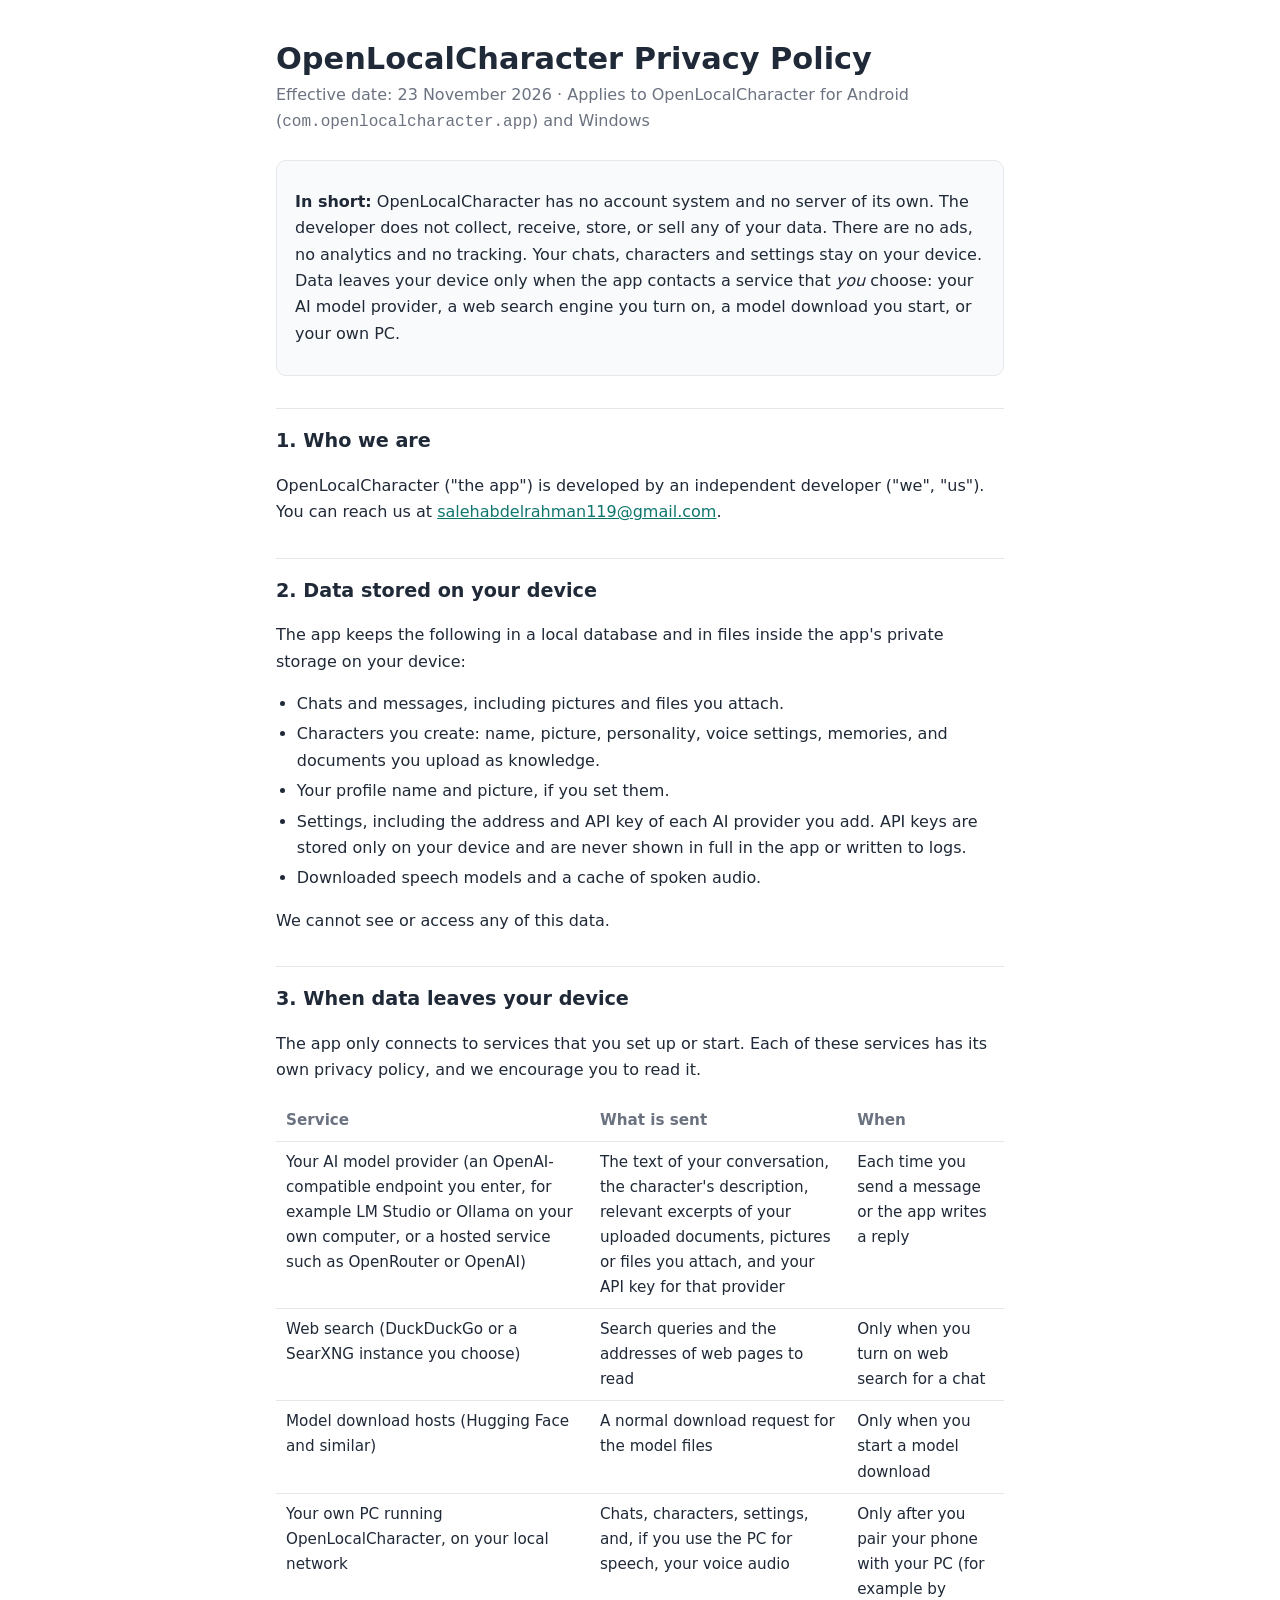
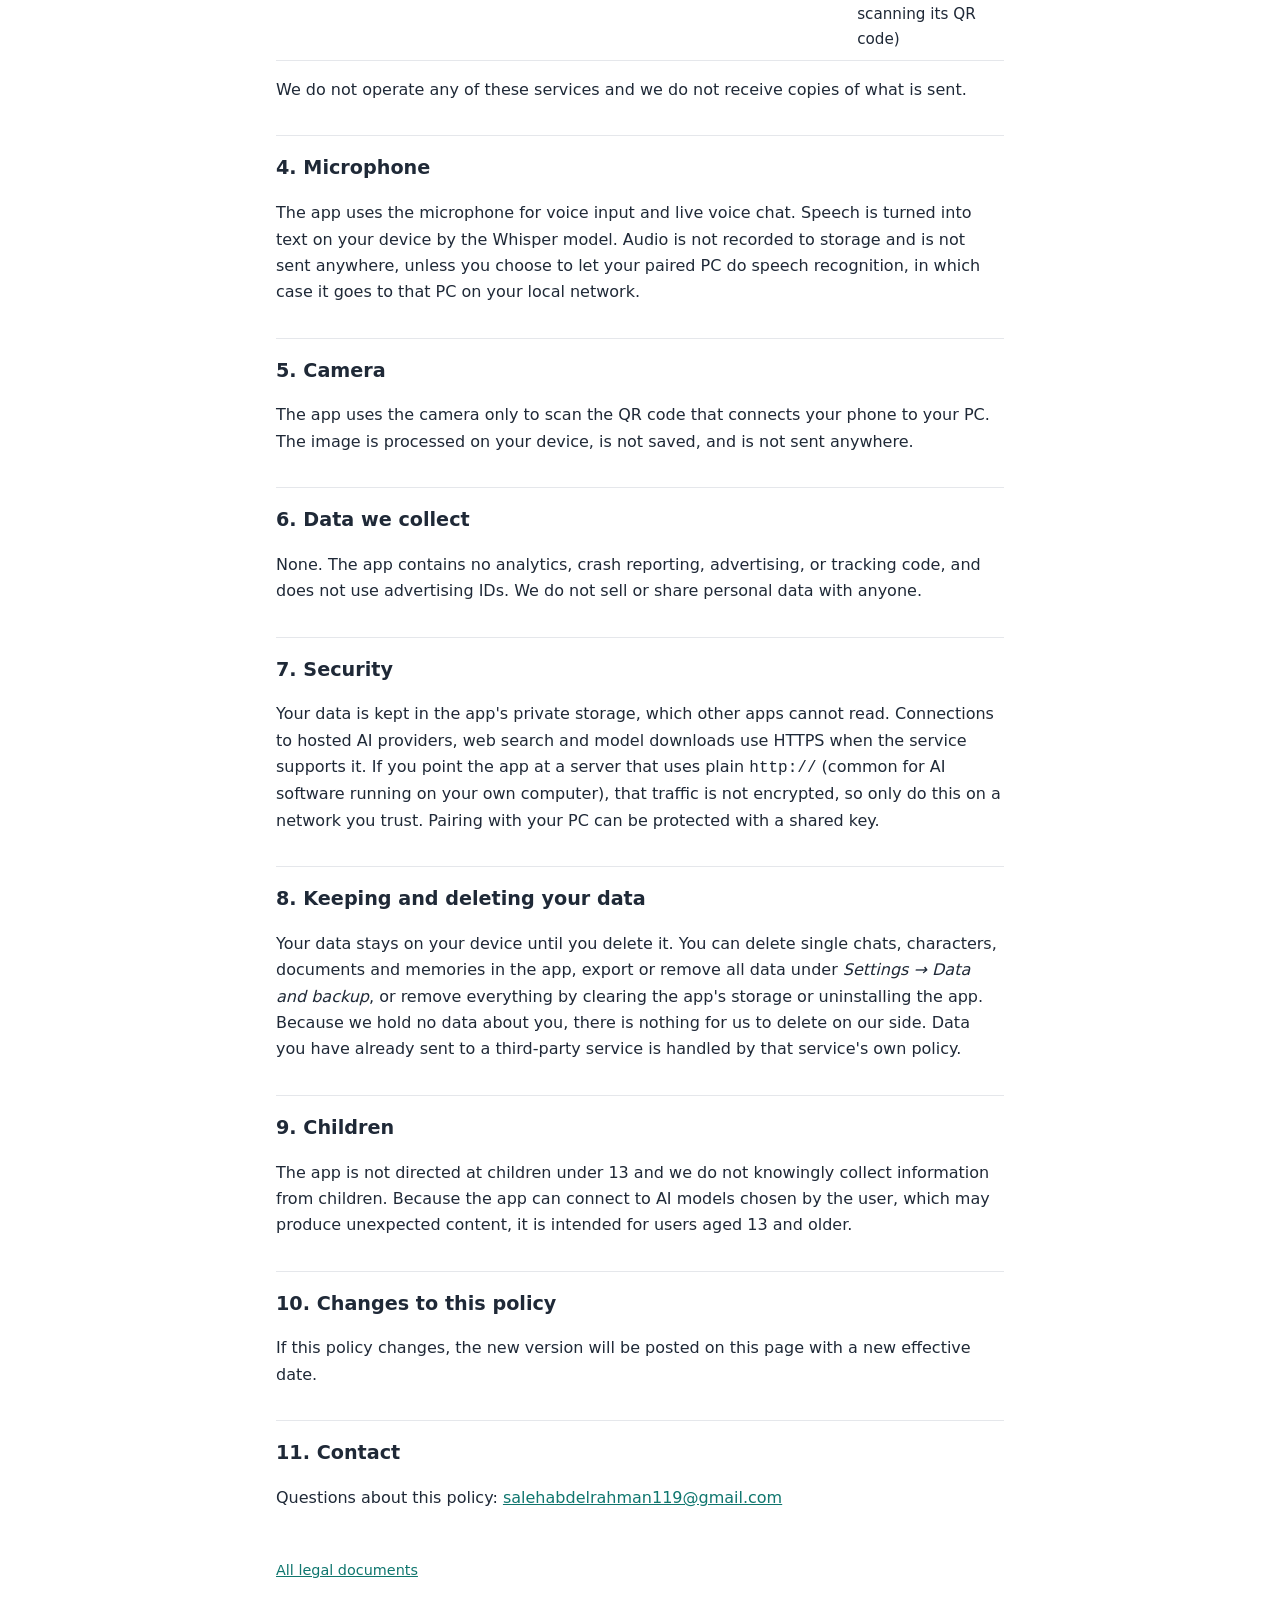
==== openlocalcharacter/privacy-policy/index.html @ c2c630ac "Add legal documents site with OpenLocalCharacter privacy policy Co-Authored-By: Claude Opus 5.5 <nor" ====
<!doctype html>
<html lang="en">
<head>
  <meta charset="utf-8">
  <meta name="viewport" content="width=device-width, initial-scale=1">
  <title>OpenLocalCharacter Privacy Policy</title>
  <meta name="description" content="Privacy policy for the OpenLocalCharacter app for Android and Windows.">
  <link rel="stylesheet" href="../../assets/style.css">
</head>
<body>
<main>
  <h1>OpenLocalCharacter Privacy Policy</h1>
  <p class="meta">Effective date: 23 November 2026 · Applies to OpenLocalCharacter for Android (<code>com.openlocalcharacter.app</code>) and Windows</p>

  <div class="summary">
    <p><strong>In short:</strong> OpenLocalCharacter has no account system and no server of its own. The developer does not
    collect, receive, store, or sell any of your data. There are no ads, no analytics and no tracking. Your chats,
    characters and settings stay on your device. Data leaves your device only when the app contacts a service that
    <em>you</em> choose: your AI model provider, a web search engine you turn on, a model download you start, or your own PC.</p>
  </div>

  <h2>1. Who we are</h2>
  <p>OpenLocalCharacter ("the app") is developed by an independent developer ("we", "us"). You can reach us at
  <a href="mailto:salehabdelrahman119@gmail.com">salehabdelrahman119@gmail.com</a>.</p>

  <h2>2. Data stored on your device</h2>
  <p>The app keeps the following in a local database and in files inside the app's private storage on your device:</p>
  <ul>
    <li>Chats and messages, including pictures and files you attach.</li>
    <li>Characters you create: name, picture, personality, voice settings, memories, and documents you upload as knowledge.</li>
    <li>Your profile name and picture, if you set them.</li>
    <li>Settings, including the address and API key of each AI provider you add. API keys are stored only on your device and are never shown in full in the app or written to logs.</li>
    <li>Downloaded speech models and a cache of spoken audio.</li>
  </ul>
  <p>We cannot see or access any of this data.</p>

  <h2>3. When data leaves your device</h2>
  <p>The app only connects to services that you set up or start. Each of these services has its own privacy policy, and we encourage you to read it.</p>
  <table>
    <tr><th>Service</th><th>What is sent</th><th>When</th></tr>
    <tr>
      <td>Your AI model provider (an OpenAI-compatible endpoint you enter, for example LM Studio or Ollama on your own computer, or a hosted service such as OpenRouter or OpenAI)</td>
      <td>The text of your conversation, the character's description, relevant excerpts of your uploaded documents, pictures or files you attach, and your API key for that provider</td>
      <td>Each time you send a message or the app writes a reply</td>
    </tr>
    <tr>
      <td>Web search (DuckDuckGo or a SearXNG instance you choose)</td>
      <td>Search queries and the addresses of web pages to read</td>
      <td>Only when you turn on web search for a chat</td>
    </tr>
    <tr>
      <td>Model download hosts (Hugging Face and similar)</td>
      <td>A normal download request for the model files</td>
      <td>Only when you start a model download</td>
    </tr>
    <tr>
      <td>Your own PC running OpenLocalCharacter, on your local network</td>
      <td>Chats, characters, settings, and, if you use the PC for speech, your voice audio</td>
      <td>Only after you pair your phone with your PC (for example by scanning its QR code)</td>
    </tr>
  </table>
  <p>We do not operate any of these services and we do not receive copies of what is sent.</p>

  <h2>4. Microphone</h2>
  <p>The app uses the microphone for voice input and live voice chat. Speech is turned into text on your device by the
  Whisper model. Audio is not recorded to storage and is not sent anywhere, unless you choose to let your paired PC do
  speech recognition, in which case it goes to that PC on your local network.</p>

  <h2>5. Camera</h2>
  <p>The app uses the camera only to scan the QR code that connects your phone to your PC. The image is processed on
  your device, is not saved, and is not sent anywhere.</p>

  <h2>6. Data we collect</h2>
  <p>None. The app contains no analytics, crash reporting, advertising, or tracking code, and does not use advertising IDs.
  We do not sell or share personal data with anyone.</p>

  <h2>7. Security</h2>
  <p>Your data is kept in the app's private storage, which other apps cannot read. Connections to hosted AI providers,
  web search and model downloads use HTTPS when the service supports it. If you point the app at a server that uses
  plain <code>http://</code> (common for AI software running on your own computer), that traffic is not encrypted, so only
  do this on a network you trust. Pairing with your PC can be protected with a shared key.</p>

  <h2>8. Keeping and deleting your data</h2>
  <p>Your data stays on your device until you delete it. You can delete single chats, characters, documents and memories
  in the app, export or remove all data under <em>Settings → Data and backup</em>, or remove everything by clearing the
  app's storage or uninstalling the app. Because we hold no data about you, there is nothing for us to delete on our side.
  Data you have already sent to a third-party service is handled by that service's own policy.</p>

  <h2>9. Children</h2>
  <p>The app is not directed at children under 13 and we do not knowingly collect information from children. Because the
  app can connect to AI models chosen by the user, which may produce unexpected content, it is intended for users aged 13 and older.</p>

  <h2>10. Changes to this policy</h2>
  <p>If this policy changes, the new version will be posted on this page with a new effective date.</p>

  <h2>11. Contact</h2>
  <p>Questions about this policy: <a href="mailto:salehabdelrahman119@gmail.com">salehabdelrahman119@gmail.com</a></p>

  <footer><a href="../../">All legal documents</a></footer>
</main>
</body>
</html>
---- assets/style.css ----
:root {
  --bg: #ffffff;
  --fg: #1f2937;
  --muted: #6b7280;
  --accent: #0f766e;
  --line: #e5e7eb;
  --card: #f9fafb;
}
@media (prefers-color-scheme: dark) {
  :root {
    --bg: #111827;
    --fg: #e5e7eb;
    --muted: #9ca3af;
    --accent: #2dd4bf;
    --line: #374151;
    --card: #1f2937;
  }
}
* { box-sizing: border-box; }
body {
  margin: 0;
  background: var(--bg);
  color: var(--fg);
  font: 16px/1.65 system-ui, -apple-system, "Segoe UI", Roboto, sans-serif;
}
main { max-width: 760px; margin: 0 auto; padding: 40px 16px 64px; }
h1 { font-size: 1.9rem; line-height: 1.25; margin: 0 0 4px; }
h2 { font-size: 1.2rem; margin: 2rem 0 0.5rem; padding-top: 1rem; border-top: 1px solid var(--line); }
a { color: var(--accent); }
.meta { color: var(--muted); margin: 0 0 1.5rem; }
.summary { background: var(--card); border: 1px solid var(--line); border-radius: 10px; padding: 12px 18px; }
ul { padding-left: 1.3rem; }
li { margin: 0.25rem 0; }
table { width: 100%; border-collapse: collapse; margin: 0.5rem 0 1rem; font-size: 0.95rem; }
th, td { text-align: left; vertical-align: top; padding: 8px 10px; border-bottom: 1px solid var(--line); }
th { color: var(--muted); font-weight: 600; }
footer { margin-top: 3rem; color: var(--muted); font-size: 0.9rem; }
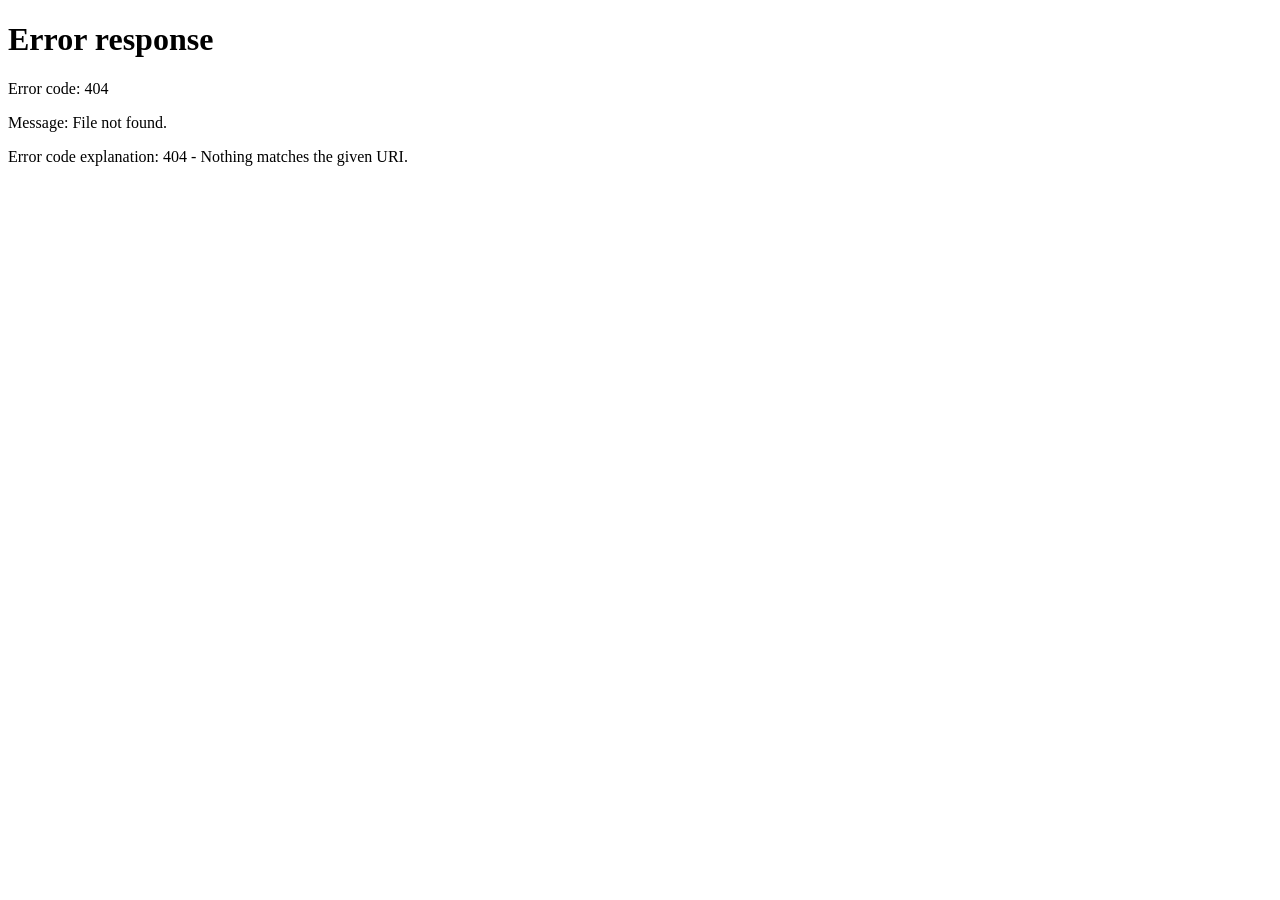
==== commit 25cef520: "Organize documents per project: <project>/privacy and <project>/terms - Move OpenLocalCharacter priv" ====
--- a/openlocalcharacter/privacy-policy/index.html
+++ b/openlocalcharacter/privacy-policy/index.html
@@ -2,101 +2,11 @@
 <html lang="en">
 <head>
   <meta charset="utf-8">
-  <meta name="viewport" content="width=device-width, initial-scale=1">
-  <title>OpenLocalCharacter Privacy Policy</title>
-  <meta name="description" content="Privacy policy for the OpenLocalCharacter app for Android and Windows.">
-  <link rel="stylesheet" href="../../assets/style.css">
+  <title>Moved: OpenLocalCharacter Privacy Policy</title>
+  <meta http-equiv="refresh" content="0; url=../privacy">
+  <link rel="canonical" href="https://kz370.github.io/legal/openlocalcharacter/privacy">
 </head>
 <body>
-<main>
-  <h1>OpenLocalCharacter Privacy Policy</h1>
-  <p class="meta">Effective date: 23 November 2026 · Applies to OpenLocalCharacter for Android (<code>com.openlocalcharacter.app</code>) and Windows</p>
-
-  <div class="summary">
-    <p><strong>In short:</strong> OpenLocalCharacter has no account system and no server of its own. The developer does not
-    collect, receive, store, or sell any of your data. There are no ads, no analytics and no tracking. Your chats,
-    characters and settings stay on your device. Data leaves your device only when the app contacts a service that
-    <em>you</em> choose: your AI model provider, a web search engine you turn on, a model download you start, or your own PC.</p>
-  </div>
-
-  <h2>1. Who we are</h2>
-  <p>OpenLocalCharacter ("the app") is developed by an independent developer ("we", "us"). You can reach us at
-  <a href="mailto:salehabdelrahman119@gmail.com">salehabdelrahman119@gmail.com</a>.</p>
-
-  <h2>2. Data stored on your device</h2>
-  <p>The app keeps the following in a local database and in files inside the app's private storage on your device:</p>
-  <ul>
-    <li>Chats and messages, including pictures and files you attach.</li>
-    <li>Characters you create: name, picture, personality, voice settings, memories, and documents you upload as knowledge.</li>
-    <li>Your profile name and picture, if you set them.</li>
-    <li>Settings, including the address and API key of each AI provider you add. API keys are stored only on your device and are never shown in full in the app or written to logs.</li>
-    <li>Downloaded speech models and a cache of spoken audio.</li>
-  </ul>
-  <p>We cannot see or access any of this data.</p>
-
-  <h2>3. When data leaves your device</h2>
-  <p>The app only connects to services that you set up or start. Each of these services has its own privacy policy, and we encourage you to read it.</p>
-  <table>
-    <tr><th>Service</th><th>What is sent</th><th>When</th></tr>
-    <tr>
-      <td>Your AI model provider (an OpenAI-compatible endpoint you enter, for example LM Studio or Ollama on your own computer, or a hosted service such as OpenRouter or OpenAI)</td>
-      <td>The text of your conversation, the character's description, relevant excerpts of your uploaded documents, pictures or files you attach, and your API key for that provider</td>
-      <td>Each time you send a message or the app writes a reply</td>
-    </tr>
-    <tr>
-      <td>Web search (DuckDuckGo or a SearXNG instance you choose)</td>
-      <td>Search queries and the addresses of web pages to read</td>
-      <td>Only when you turn on web search for a chat</td>
-    </tr>
-    <tr>
-      <td>Model download hosts (Hugging Face and similar)</td>
-      <td>A normal download request for the model files</td>
-      <td>Only when you start a model download</td>
-    </tr>
-    <tr>
-      <td>Your own PC running OpenLocalCharacter, on your local network</td>
-      <td>Chats, characters, settings, and, if you use the PC for speech, your voice audio</td>
-      <td>Only after you pair your phone with your PC (for example by scanning its QR code)</td>
-    </tr>
-  </table>
-  <p>We do not operate any of these services and we do not receive copies of what is sent.</p>
-
-  <h2>4. Microphone</h2>
-  <p>The app uses the microphone for voice input and live voice chat. Speech is turned into text on your device by the
-  Whisper model. Audio is not recorded to storage and is not sent anywhere, unless you choose to let your paired PC do
-  speech recognition, in which case it goes to that PC on your local network.</p>
-
-  <h2>5. Camera</h2>
-  <p>The app uses the camera only to scan the QR code that connects your phone to your PC. The image is processed on
-  your device, is not saved, and is not sent anywhere.</p>
-
-  <h2>6. Data we collect</h2>
-  <p>None. The app contains no analytics, crash reporting, advertising, or tracking code, and does not use advertising IDs.
-  We do not sell or share personal data with anyone.</p>
-
-  <h2>7. Security</h2>
-  <p>Your data is kept in the app's private storage, which other apps cannot read. Connections to hosted AI providers,
-  web search and model downloads use HTTPS when the service supports it. If you point the app at a server that uses
-  plain <code>http://</code> (common for AI software running on your own computer), that traffic is not encrypted, so only
-  do this on a network you trust. Pairing with your PC can be protected with a shared key.</p>
-
-  <h2>8. Keeping and deleting your data</h2>
-  <p>Your data stays on your device until you delete it. You can delete single chats, characters, documents and memories
-  in the app, export or remove all data under <em>Settings → Data and backup</em>, or remove everything by clearing the
-  app's storage or uninstalling the app. Because we hold no data about you, there is nothing for us to delete on our side.
-  Data you have already sent to a third-party service is handled by that service's own policy.</p>
-
-  <h2>9. Children</h2>
-  <p>The app is not directed at children under 13 and we do not knowingly collect information from children. Because the
-  app can connect to AI models chosen by the user, which may produce unexpected content, it is intended for users aged 13 and older.</p>
-
-  <h2>10. Changes to this policy</h2>
-  <p>If this policy changes, the new version will be posted on this page with a new effective date.</p>
-
-  <h2>11. Contact</h2>
-  <p>Questions about this policy: <a href="mailto:salehabdelrahman119@gmail.com">salehabdelrahman119@gmail.com</a></p>
-
-  <footer><a href="../../">All legal documents</a></footer>
-</main>
+  <p>This page has moved to <a href="../privacy">https://kz370.github.io/legal/openlocalcharacter/privacy</a>.</p>
 </body>
 </html>
